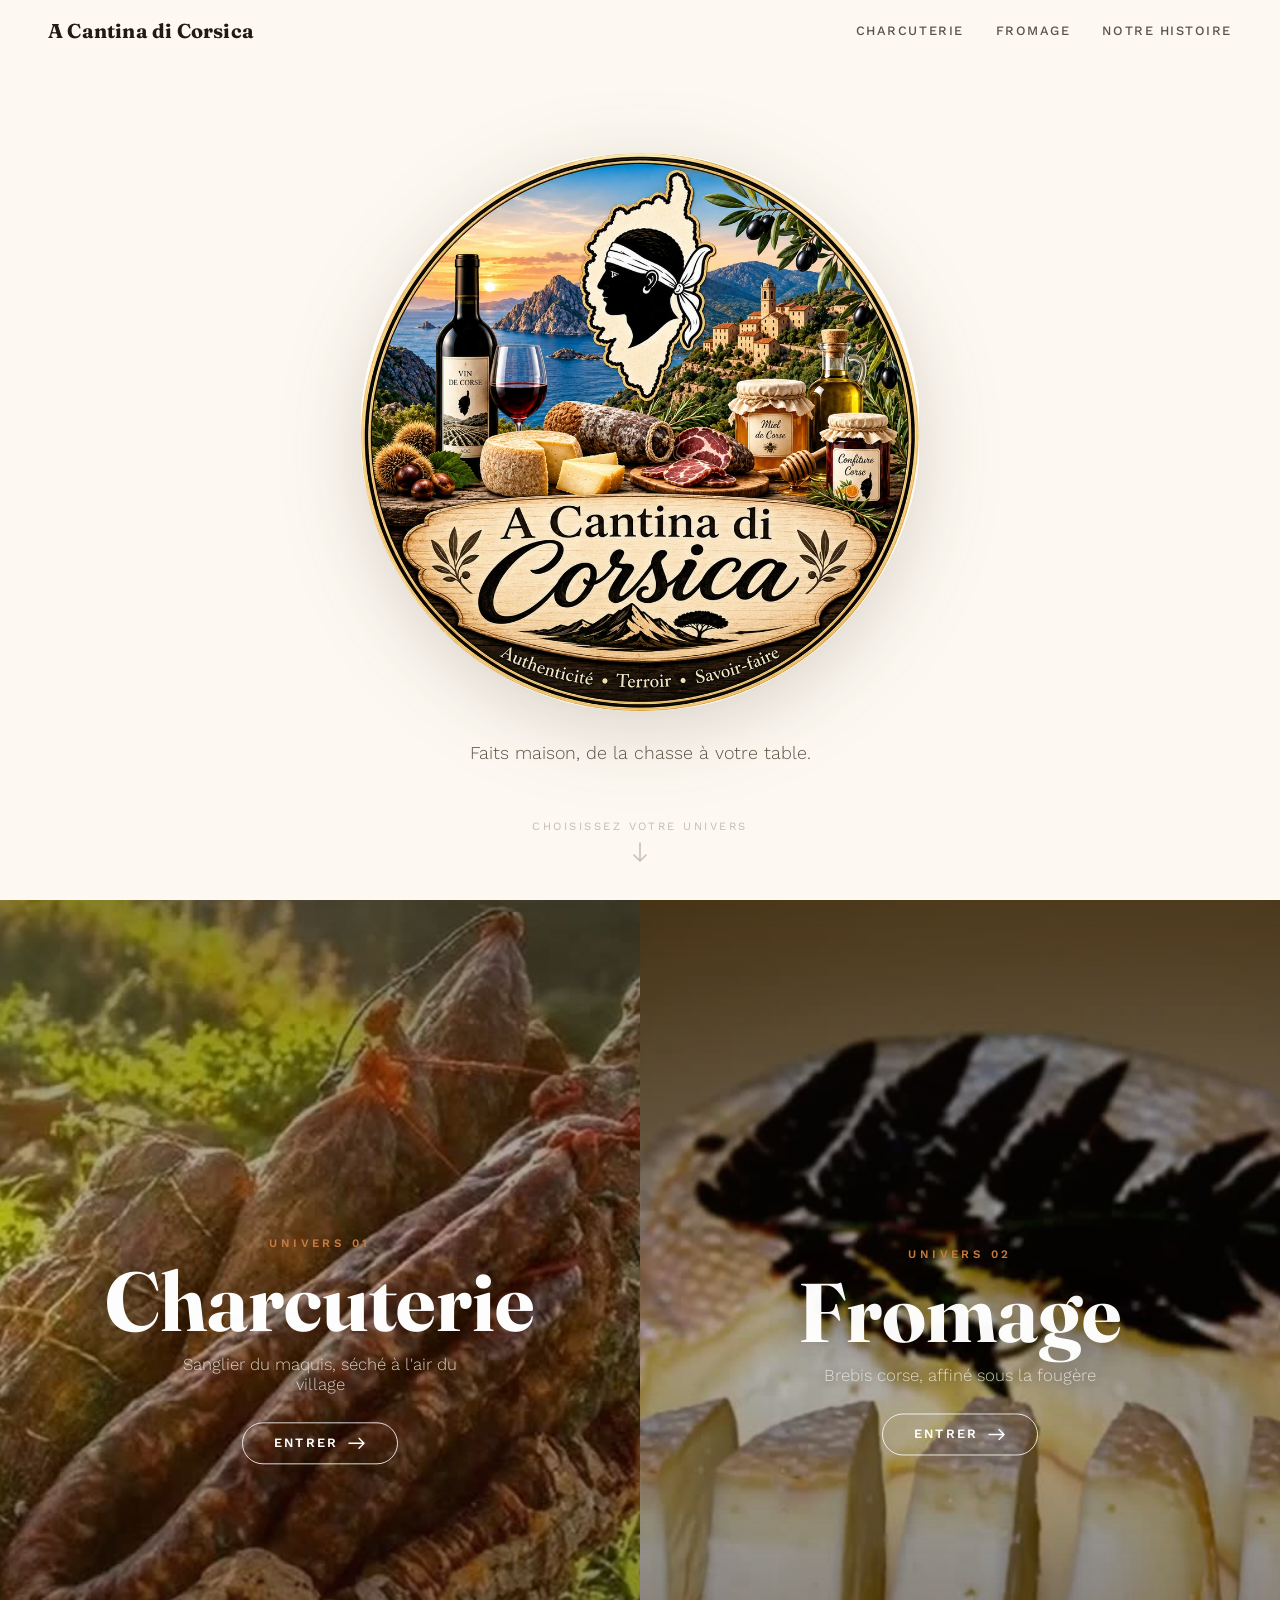
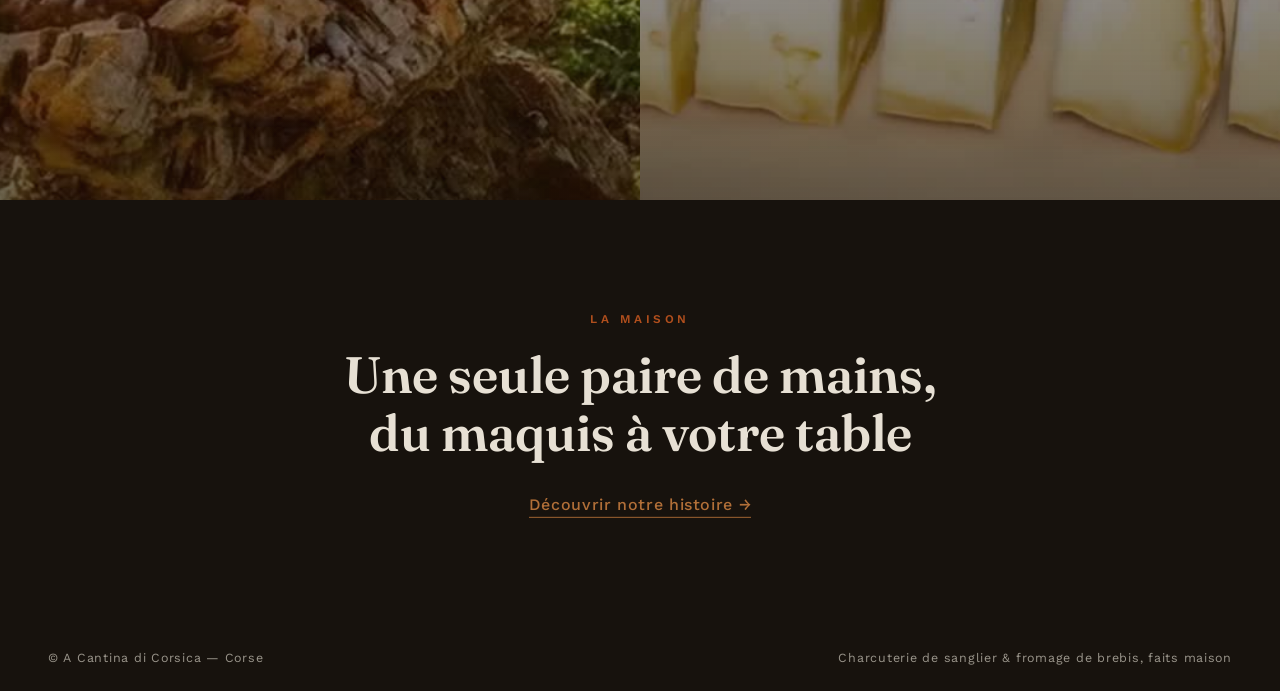
==== index.html @ 2189ec2e "A Cantina di Corsica — site vitrine v1" ====
<!DOCTYPE html>
<html lang="fr">
<head>
  <meta charset="UTF-8">
  <meta name="viewport" content="width=device-width, initial-scale=1.0, viewport-fit=cover">
  <title>A Cantina di Corsica — Charcuteries &amp; Fromages Corses</title>
  <meta name="description" content="A Cantina di Corsica — charcuterie de sanglier corse et fromage de brebis, 100% faits maison. De la chasse à votre table.">
  <link rel="icon" href="assets/favicon.png">
  <link rel="preconnect" href="https://fonts.googleapis.com">
  <link rel="preconnect" href="https://fonts.gstatic.com" crossorigin>
  <link href="https://fonts.googleapis.com/css2?family=Fraunces:opsz,wght@9..144,400;9..144,600;9..144,700&family=Work+Sans:wght@300;400;500;600&display=swap" rel="stylesheet">
  <link rel="stylesheet" href="css/style.css">
</head>
<body data-ambience="assets/audio/intro.mp3" class="home">

  <!-- Header -->
  <header class="site-header">
    <a class="logo" href="index.html">A&nbsp;Cantina&nbsp;di&nbsp;Corsica</a>
    <nav aria-label="Navigation principale">
      <a href="charcuterie.html">Charcuterie</a>
      <a href="fromage.html">Fromage</a>
      <a href="notre-histoire.html">Notre&nbsp;histoire</a>
    </nav>
  </header>

  <!-- Intro : blason + marque -->
  <section class="intro-panel" id="intro">
    <div class="intro-inner">
      <h1 class="visually-hidden">A Cantina di Corsica — Charcuteries &amp; fromages corses</h1>
      <img class="logo-hero" src="assets/logo-cantina.webp" alt="Logo A Cantina di Corsica — produits du terroir corse">
      <p class="intro-tagline">Faits maison, de la chasse à votre table.</p>
    </div>
    <div class="scroll-indicator" aria-hidden="true">
      <span>Choisissez votre univers</span>
      <svg width="16" height="24" viewBox="0 0 16 24" fill="none"><path d="M8 2v18m0 0l-6-6m6 6l6-6" stroke="currentColor" stroke-width="1.5" stroke-linecap="round" stroke-linejoin="round"/></svg>
    </div>
  </section>

  <!-- Hall : les deux univers -->
  <section class="hall" aria-label="Nos deux univers">
    <a class="portal portal-charcut" href="charcuterie.html">
      <span class="portal-bg" aria-hidden="true"></span>
      <span class="portal-veil" aria-hidden="true"></span>
      <span class="portal-inner">
        <span class="portal-label">Univers 01</span>
        <span class="portal-title">Charcuterie</span>
        <span class="portal-sub">Sanglier du maquis, séché à l'air du village</span>
        <span class="portal-cta">Entrer<svg width="18" height="12" viewBox="0 0 18 12" fill="none" aria-hidden="true"><path d="M1 6h15m0 0l-5-5m5 5l-5 5" stroke="currentColor" stroke-width="1.5" stroke-linecap="round" stroke-linejoin="round"/></svg></span>
      </span>
    </a>
    <a class="portal portal-fromage" href="fromage.html">
      <span class="portal-bg" aria-hidden="true"></span>
      <span class="portal-veil" aria-hidden="true"></span>
      <span class="portal-inner">
        <span class="portal-label">Univers 02</span>
        <span class="portal-title">Fromage</span>
        <span class="portal-sub">Brebis corse, affiné sous la fougère</span>
        <span class="portal-cta">Entrer<svg width="18" height="12" viewBox="0 0 18 12" fill="none" aria-hidden="true"><path d="M1 6h15m0 0l-5-5m5 5l-5 5" stroke="currentColor" stroke-width="1.5" stroke-linecap="round" stroke-linejoin="round"/></svg></span>
      </span>
    </a>
  </section>

  <!-- Bandeau histoire -->
  <section class="story-band">
    <span class="section-label">La maison</span>
    <h2 class="story-heading">Une seule paire de mains, du maquis à votre table</h2>
    <a class="text-link" href="notre-histoire.html">Découvrir notre histoire →</a>
  </section>

  <footer class="site-footer">
    <span>© A Cantina di Corsica — Corse</span>
    <span class="footer-note">Charcuterie de sanglier &amp; fromage de brebis, faits maison</span>
  </footer>

  <script src="js/vendor/lenis.min.js"></script>
  <script src="js/vendor/gsap.min.js"></script>
  <script src="js/vendor/ScrollTrigger.min.js"></script>
  <script src="js/home.js"></script>
  <script src="js/ambience.js"></script>
</body>
</html>
---- css/style.css ----
/* ============ A Cantina di Corsica — Corsican premium ============ */
:root {
  --cream-logo: #fdf9f2;   /* fond exact du blason */
  --bg-light: #f2ecdf;
  --bg-dark: #17120d;
  --text-on-light: #211a12;
  --text-soft: #5c5245;
  --text-on-dark: #f2ecdf;
  --accent: #b4501e;      /* terracotta / paprika */
  --accent-soft: #c87d3f; /* ochre */
  --font-display: 'Fraunces', Georgia, serif;
  --font-body: 'Work Sans', system-ui, sans-serif;
}

* { margin: 0; padding: 0; box-sizing: border-box; }
html { scroll-behavior: auto; }
body {
  font-family: var(--font-body);
  background: var(--bg-light);
  color: var(--text-on-light);
  overflow-x: hidden;
  -webkit-font-smoothing: antialiased;
}

/* ---------- Loader ---------- */
#loader {
  position: fixed; inset: 0; z-index: 100;
  background: var(--bg-dark);
  display: flex; flex-direction: column; align-items: center; justify-content: center;
  gap: 1.4rem; color: var(--text-on-dark);
  transition: opacity .7s ease, visibility .7s;
}
#loader.done { opacity: 0; visibility: hidden; }
.loader-brand {
  font-family: var(--font-display); font-size: clamp(2rem, 6vw, 3.4rem);
  font-weight: 600; letter-spacing: .02em;
}
.loader-track { width: min(240px, 60vw); height: 2px; background: rgba(242,236,223,.18); }
#loader-bar { width: 0%; height: 100%; background: var(--accent-soft); transition: width .2s ease; }
#loader-percent { font-size: .8rem; letter-spacing: .25em; color: var(--accent-soft); }

/* ---------- Header ---------- */
.site-header {
  position: fixed; top: 0; left: 0; right: 0; z-index: 50;
  display: flex; align-items: center; justify-content: space-between;
  padding: 1.1rem clamp(1rem, 4vw, 3rem);
  mix-blend-mode: normal;
}
.logo {
  font-family: var(--font-display); font-weight: 700;
  font-size: 1.25rem; color: inherit; text-decoration: none; letter-spacing: .01em;
}
.site-header nav { display: flex; gap: clamp(.9rem, 2.5vw, 2rem); }
.site-header nav a {
  color: inherit; text-decoration: none; font-size: .8rem;
  letter-spacing: .12em; text-transform: uppercase; font-weight: 500;
  opacity: .75; transition: opacity .25s;
}
.site-header nav a:hover, .site-header nav a.active { opacity: 1; }
.site-header.on-canvas { color: #fff; text-shadow: 0 1px 12px rgba(0,0,0,.45); }

/* ---------- Hero ---------- */
.hero-standalone {
  position: relative; height: 100vh; height: 100svh;
  display: flex; flex-direction: column; align-items: center; justify-content: center;
  background: var(--bg-light); text-align: center; z-index: 10;
  padding: 0 1.2rem;
  overflow: hidden;
}
.hero-standalone.has-photo { background: var(--bg-dark); color: var(--text-on-dark); }
.hero-bg {
  position: absolute; inset: -6%;
  background: url("../assets/hero-photo.jpg") center / cover no-repeat;
  background-size: cover; background-position: center;
  animation: kenburns 16s ease-in-out infinite alternate;
  filter: brightness(.9) saturate(1.05);
}
@keyframes kenburns {
  from { transform: scale(1); }
  to   { transform: scale(1.1) translateY(-1.5%); }
}
.hero-veil {
  position: absolute; inset: 0;
  background:
    linear-gradient(180deg, rgba(23,18,13,.55) 0%, rgba(23,18,13,.25) 35%, rgba(23,18,13,.35) 65%, rgba(23,18,13,.7) 100%);
}
.hero-standalone.has-photo .section-label { color: var(--accent-soft); }
.hero-standalone.has-photo .hero-heading { color: var(--text-on-dark); text-shadow: 0 4px 40px rgba(0,0,0,.45); }
.hero-standalone.has-photo .hero-tagline { color: rgba(242,236,223,.88); text-shadow: 0 1px 14px rgba(0,0,0,.5); }
.hero-standalone.has-photo .scroll-indicator { color: rgba(242,236,223,.85); }
.hero-standalone > .section-label, .hero-heading, .hero-tagline, .scroll-indicator { position: relative; }
.section-label {
  display: block; font-size: .74rem; letter-spacing: .3em; text-transform: uppercase;
  color: var(--accent); font-weight: 600; margin-bottom: 1.1rem;
}
.hero-heading {
  font-family: var(--font-display); font-weight: 700; line-height: .92;
  font-size: clamp(2.6rem, 13vw, 10rem); letter-spacing: -.01em;
  white-space: nowrap; text-align: center;
}
.hero-heading .word { display: inline-block; }
.hero-tagline {
  margin-top: 1.6rem; font-size: clamp(.95rem, 2.6vw, 1.2rem);
  color: var(--text-soft); font-weight: 300; max-width: 34ch;
}
.scroll-indicator {
  position: absolute; bottom: max(2.2rem, env(safe-area-inset-bottom));
  display: flex; flex-direction: column; align-items: center; gap: .5rem;
  font-size: .7rem; letter-spacing: .22em; text-transform: uppercase; color: var(--text-soft);
  animation: bob 2.4s ease-in-out infinite;
}
@keyframes bob { 0%,100% { transform: translateY(0); } 50% { transform: translateY(8px); } }

/* ---------- Canvas ---------- */
.canvas-wrap {
  position: fixed; inset: 0; z-index: 1;
  clip-path: circle(0% at 50% 50%);
  pointer-events: none;
}
#canvas { width: 100%; height: 100%; display: block; }

/* ---------- Dark overlay ---------- */
#dark-overlay {
  position: fixed; inset: 0; z-index: 2;
  background: rgba(15, 10, 6, .92); opacity: 0; pointer-events: none;
}

/* ---------- Marquee ---------- */
.marquee-wrap {
  position: fixed; top: 50%; left: 0; z-index: 3;
  width: 100%; overflow: hidden; pointer-events: none;
  opacity: 0; transform: translateY(-50%);
}
.marquee-text {
  font-family: var(--font-display); font-weight: 700;
  font-size: clamp(4rem, 13vw, 11rem); line-height: 1;
  white-space: nowrap; color: rgba(242, 236, 223, .22);
  text-transform: uppercase; letter-spacing: .01em;
  will-change: transform;
}

/* ---------- Scroll container & sections ---------- */
#scroll-container { position: relative; height: 850vh; z-index: 5; }

.scroll-section {
  position: absolute; left: 0; width: 100%;
  transform: translateY(-50%);
  pointer-events: none;
}
.scroll-section .section-inner { pointer-events: auto; }

.align-left  { padding-left: 5vw;  padding-right: 55vw; }
.align-right { padding-left: 55vw; padding-right: 5vw; text-align: right; }
.align-left .section-inner, .align-right .section-inner { max-width: 40vw; }
.align-right .section-inner { margin-left: auto; }

.section-content { color: #fff; }
.section-content .section-label { color: var(--accent-soft); }
.section-heading {
  font-family: var(--font-display); font-weight: 600;
  font-size: clamp(2.2rem, 5vw, 4.6rem); line-height: 1.02;
  text-wrap: balance;
}
.section-content .section-heading { text-shadow: 0 2px 24px rgba(0,0,0,.35); }
.section-body {
  margin-top: 1.1rem; font-size: clamp(.95rem, 1.6vw, 1.15rem);
  line-height: 1.65; font-weight: 300; text-shadow: 0 1px 14px rgba(0,0,0,.5);
  max-width: 42ch;
}
.align-right .section-body { margin-left: auto; }

.text-link {
  display: inline-block; margin-top: 1.4rem; color: var(--accent-soft);
  text-decoration: none; font-weight: 500; letter-spacing: .04em;
  border-bottom: 1px solid currentColor; padding-bottom: .15rem;
}

/* ---------- Stats ---------- */
.section-stats { color: var(--text-on-dark); padding: 0 clamp(1.2rem, 6vw, 6rem); }
.stats-grid {
  display: flex; justify-content: center; gap: clamp(2rem, 8vw, 7rem);
  flex-wrap: wrap; text-align: center;
}
.stat { display: flex; flex-direction: column; gap: .4rem; }
.stat-row { display: flex; align-items: baseline; justify-content: center; gap: .3rem; }
.stat-number {
  font-family: var(--font-display); font-weight: 700;
  font-size: clamp(3.6rem, 9vw, 7rem); line-height: 1; color: var(--text-on-dark);
}
.stat-suffix { font-family: var(--font-display); font-size: clamp(1.2rem, 3vw, 2rem); color: var(--accent-soft); }
.stat-label { font-size: .8rem; letter-spacing: .18em; text-transform: uppercase; color: rgba(242,236,223,.65); }

/* ---------- CTA ---------- */
.section-cta { color: #fff; text-align: center; padding: 0 1.2rem; }
.section-cta .section-inner { max-width: none; margin: 0 auto; }
.section-cta .section-heading { font-size: clamp(3rem, 8vw, 7rem); }
.section-cta .section-body { margin-left: auto; margin-right: auto; }
.cta-button {
  display: inline-block; margin-top: 2rem;
  background: var(--accent); color: #fff; text-decoration: none;
  font-weight: 600; letter-spacing: .1em; text-transform: uppercase; font-size: .85rem;
  padding: 1.05rem 2.6rem; border-radius: 999px;
  transition: transform .3s ease, background .3s ease;
}
.cta-button:hover { transform: translateY(-3px); background: var(--accent-soft); }

/* ---------- Footer ---------- */
.site-footer {
  position: relative; z-index: 6;
  display: flex; justify-content: space-between; gap: 1rem; flex-wrap: wrap;
  padding: 1.6rem clamp(1rem, 4vw, 3rem);
  background: var(--bg-dark); color: rgba(242,236,223,.6); font-size: .78rem; letter-spacing: .06em;
}

/* ---------- Accueil : intro blason ---------- */
.home { background: var(--cream-logo); }
.intro-panel {
  position: relative; min-height: 100vh; min-height: 100svh;
  display: flex; flex-direction: column; align-items: center; justify-content: center;
  background: var(--cream-logo); text-align: center;
  padding: 5.5rem 1.2rem 4.5rem; overflow: hidden;
}
.intro-inner { display: flex; flex-direction: column; align-items: center; }
.crest {
  width: min(72vw, 480px); height: auto; display: block;
  margin-bottom: .6rem;
}
.logo-hero {
  width: min(88vw, 620px); max-height: 62svh; object-fit: contain;
  height: auto; display: block;
  border-radius: 50%;
  filter: drop-shadow(0 18px 40px rgba(60, 40, 15, .18));
  animation: breathe 7s ease-in-out infinite;
  will-change: transform;
}
@keyframes breathe {
  0%, 100% { transform: scale(1) translateY(0); }
  50%      { transform: scale(1.025) translateY(-4px); }
}
@media (prefers-reduced-motion: reduce) { .logo-hero { animation: none; } }
.visually-hidden {
  position: absolute; width: 1px; height: 1px; overflow: hidden;
  clip: rect(0 0 0 0); white-space: nowrap;
}
.wordmark { display: flex; flex-direction: column; align-items: center; line-height: 1; }
.wordmark-main {
  font-family: var(--font-display); font-weight: 700; color: #1d1b18;
  font-size: clamp(3.4rem, 13vw, 8.2rem); letter-spacing: .015em;
  display: flex;
}
.wordmark-main .ch { display: inline-block; }
.wordmark-sub {
  font-family: var(--font-display); font-weight: 600; color: #a4622f;
  font-size: clamp(1.3rem, 4.6vw, 2.6rem); letter-spacing: .34em; text-transform: uppercase;
  margin-top: .55em; display: flex; align-items: center; gap: .7em; text-indent: .34em;
}
.wordmark-sub .rule { width: clamp(28px, 6vw, 64px); height: 1.5px; background: #a4622f; opacity: .7; }
.intro-tagline {
  margin-top: 1.9rem; font-size: clamp(.92rem, 2.4vw, 1.12rem);
  color: var(--text-soft); font-weight: 300; max-width: 40ch;
}
.intro-panel .scroll-indicator { color: var(--text-soft); }

/* ---------- Accueil : hall des univers ---------- */
.hall { display: flex; min-height: 100vh; min-height: 100svh; }
.portal {
  position: relative; flex: 1; display: flex; align-items: center; justify-content: center;
  min-height: 100svh; text-decoration: none; overflow: hidden; color: #fff;
}
.portal-bg {
  position: absolute; inset: 0; background-position: center; background-size: cover;
  transition: transform 1.1s cubic-bezier(.22,.61,.36,1);
}
.portal-charcut .portal-bg { background-image: url("../assets/hero-charcut.jpg"); }
.portal-fromage .portal-bg { background-image: url("../assets/portal-fromage.jpg"); }
.portal-veil {
  position: absolute; inset: 0;
  background: linear-gradient(180deg, rgba(15,10,6,.5), rgba(15,10,6,.24) 45%, rgba(15,10,6,.62));
  transition: background .6s ease;
}
.portal:hover .portal-bg, .portal:focus-visible .portal-bg { transform: scale(1.06); }
.portal-inner {
  position: relative; display: flex; flex-direction: column; align-items: center;
  text-align: center; gap: .65rem; padding: 1.5rem;
}
.portal-label {
  font-size: .72rem; letter-spacing: .3em; text-transform: uppercase;
  color: var(--accent-soft); font-weight: 600;
}
.portal-title {
  font-family: var(--font-display); font-weight: 700;
  font-size: clamp(2.6rem, 6.5vw, 5.4rem); line-height: 1;
  text-shadow: 0 4px 40px rgba(0,0,0,.45);
}
.portal-sub {
  font-weight: 300; font-size: clamp(.9rem, 1.8vw, 1.05rem);
  color: rgba(242,236,223,.85); max-width: 30ch; text-shadow: 0 1px 12px rgba(0,0,0,.5);
}
.portal-cta {
  margin-top: 1.1rem; display: inline-flex; align-items: center; gap: .6rem;
  border: 1.5px solid rgba(255,255,255,.85); border-radius: 999px;
  padding: .8rem 1.9rem; font-size: .8rem; letter-spacing: .18em; text-transform: uppercase;
  font-weight: 600; transition: background .35s ease, color .35s ease, transform .35s ease;
}
.portal:hover .portal-cta, .portal:focus-visible .portal-cta {
  background: #fff; color: #17120d; transform: translateY(-2px);
}

/* ---------- Accueil : bandeau histoire ---------- */
.story-band {
  background: var(--bg-dark); color: var(--text-on-dark); text-align: center;
  padding: clamp(4rem, 10vw, 7rem) 1.4rem;
}
.story-heading {
  font-family: var(--font-display); font-weight: 600;
  font-size: clamp(1.7rem, 4.6vw, 3.2rem); line-height: 1.15;
  max-width: 22ch; margin: 0 auto; text-wrap: balance;
}
.story-band .text-link { margin-top: 1.8rem; }

/* ---------- Univers : zone produits ---------- */
.products-zone {
  position: relative; z-index: 8;
  background: var(--bg-light);
  padding: clamp(4rem, 9vw, 7rem) clamp(1.2rem, 5vw, 4rem) clamp(3rem, 7vw, 5rem);
  max-width: none;
}
.products-heading {
  font-family: var(--font-display); font-weight: 700;
  font-size: clamp(2.2rem, 6vw, 4.4rem); line-height: 1.02; margin-bottom: .8rem;
}
.products-intro { color: var(--text-soft); font-weight: 300; max-width: 52ch; margin-bottom: 2.6rem; }
.next-universe {
  display: flex; flex-direction: column; gap: .5rem; align-items: center; text-align: center;
  margin-top: 3.2rem; padding: clamp(2.4rem, 6vw, 4rem);
  background: var(--bg-dark); border-radius: 14px; text-decoration: none; color: #fff;
  transition: transform .35s ease;
}
.next-universe:hover { transform: translateY(-4px); }
.next-title {
  font-family: var(--font-display); font-weight: 600;
  font-size: clamp(1.6rem, 4.4vw, 2.8rem);
}

/* ---------- Univers fromage : sections sur fond clair ---------- */
.section-content.ink { color: var(--text-on-light); }
.section-content.ink .section-heading { text-shadow: none; }
.section-content.ink .section-body { text-shadow: none; color: #3d352b; }
.section-content.ink .section-label { color: var(--accent); }

/* ---------- Bouton ambiance sonore ---------- */
.ambience-toggle {
  position: fixed; z-index: 60;
  right: max(1.1rem, env(safe-area-inset-right));
  bottom: max(1.1rem, env(safe-area-inset-bottom));
  width: 46px; height: 46px; border-radius: 50%;
  border: 1.5px solid rgba(255,255,255,.5);
  background: rgba(23,18,13,.55); color: #f2ecdf;
  backdrop-filter: blur(6px); -webkit-backdrop-filter: blur(6px);
  display: flex; align-items: center; justify-content: center;
  cursor: pointer; transition: transform .3s ease, background .3s ease;
}
.ambience-toggle:hover { transform: scale(1.08); }
.ambience-toggle .icon-off { display: block; }
.ambience-toggle .icon-on { display: none; }
.ambience-toggle.is-on .icon-off { display: none; }
.ambience-toggle.is-on .icon-on { display: block; }
.home .ambience-toggle { border-color: rgba(29,27,24,.35); background: rgba(253,249,242,.75); color: #1d1b18; }

/* ---------- Static pages ---------- */
.page-main { max-width: 1080px; margin: 0 auto; padding: 8.5rem clamp(1.2rem, 5vw, 3rem) 5rem; }
.page-main .section-label { margin-bottom: .8rem; }
.page-title {
  font-family: var(--font-display); font-weight: 700;
  font-size: clamp(2.8rem, 8vw, 5.5rem); line-height: 1; margin-bottom: 1.6rem;
}
.page-intro { font-size: clamp(1rem, 2vw, 1.2rem); line-height: 1.7; color: var(--text-soft); max-width: 60ch; margin-bottom: 3rem; font-weight: 300; }
.page-photo { width: 100%; border-radius: 14px; display: block; margin-bottom: 3rem; }
.product-grid { display: grid; grid-template-columns: repeat(auto-fit, minmax(240px, 1fr)); gap: 1.6rem; }
.product-card { background: #fff; border-radius: 14px; overflow: hidden; box-shadow: 0 10px 40px rgba(33,26,18,.08); }
.product-card img { width: 100%; aspect-ratio: 4/3; object-fit: cover; display: block; }
.product-card .card-body { padding: 1.2rem 1.3rem 1.5rem; }
.product-card h3 { font-family: var(--font-display); font-size: 1.3rem; margin-bottom: .4rem; }
.product-card p { font-size: .9rem; color: var(--text-soft); line-height: 1.55; }
.badge {
  display: inline-block; margin-top: .8rem; font-size: .68rem; letter-spacing: .16em;
  text-transform: uppercase; color: var(--accent); font-weight: 600;
}
.contact-block { background: var(--bg-dark); color: var(--text-on-dark); border-radius: 14px; padding: clamp(1.6rem, 5vw, 3rem); margin-top: 3rem; }
.contact-block h2 { font-family: var(--font-display); font-size: clamp(1.8rem, 4vw, 2.6rem); margin-bottom: .8rem; }
.contact-block p { color: rgba(242,236,223,.75); line-height: 1.7; font-weight: 300; }

/* ---------- Mobile ---------- */
@media (max-width: 767px) {
  #scroll-container { height: 620vh; }
  .site-header { padding: .8rem 1rem; flex-direction: column; align-items: flex-start; gap: .3rem; }
  .site-header nav a { font-size: .64rem; letter-spacing: .08em; }
  .site-header nav { gap: 1rem; }
  .logo { font-size: 1.1rem; }

  .align-left, .align-right {
    padding: 0 1.4rem; text-align: center;
  }
  .align-left .section-inner, .align-right .section-inner {
    max-width: none; margin: 0 auto;
  }
  .section-content .section-inner {
    background: linear-gradient(180deg, rgba(15,10,6,0) 0%, rgba(15,10,6,.55) 18%, rgba(15,10,6,.55) 82%, rgba(15,10,6,0) 100%);
    padding: 1.6rem 1.2rem; border-radius: 12px;
  }
  .section-body { margin-left: auto; margin-right: auto; }
  .stats-grid { flex-direction: column; gap: 2.2rem; }

  .section-content.ink .section-inner {
    background: linear-gradient(180deg, rgba(253,249,242,0) 0%, rgba(253,249,242,.82) 18%, rgba(253,249,242,.82) 82%, rgba(253,249,242,0) 100%);
  }

  .hall { flex-direction: column; }
  .portal { min-height: 78svh; }
  .crest { width: min(88vw, 420px); }
}

/* ---------- Reduced motion ---------- */
@media (prefers-reduced-motion: reduce) {
  *, *::before, *::after {
    animation-duration: .01ms !important;
    animation-iteration-count: 1 !important;
    transition-duration: .01ms !important;
    scroll-behavior: auto !important;
  }
}
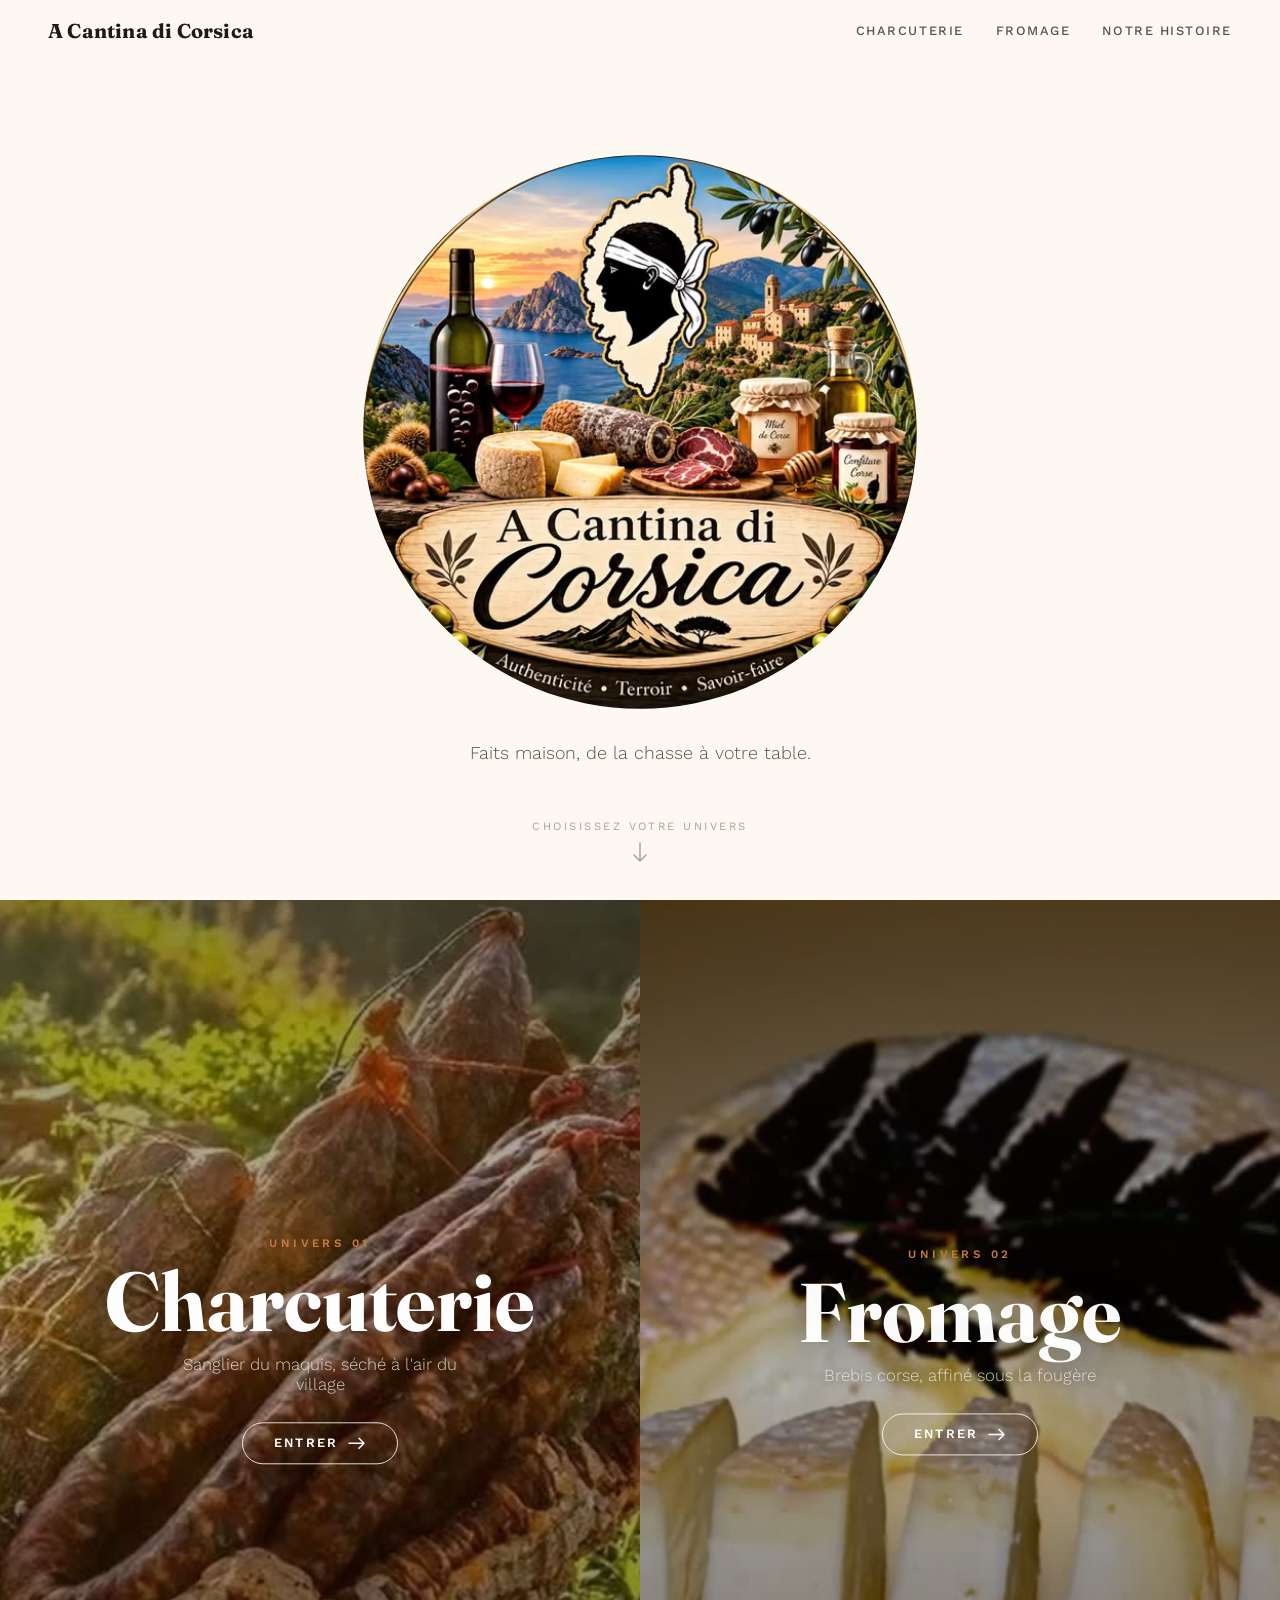
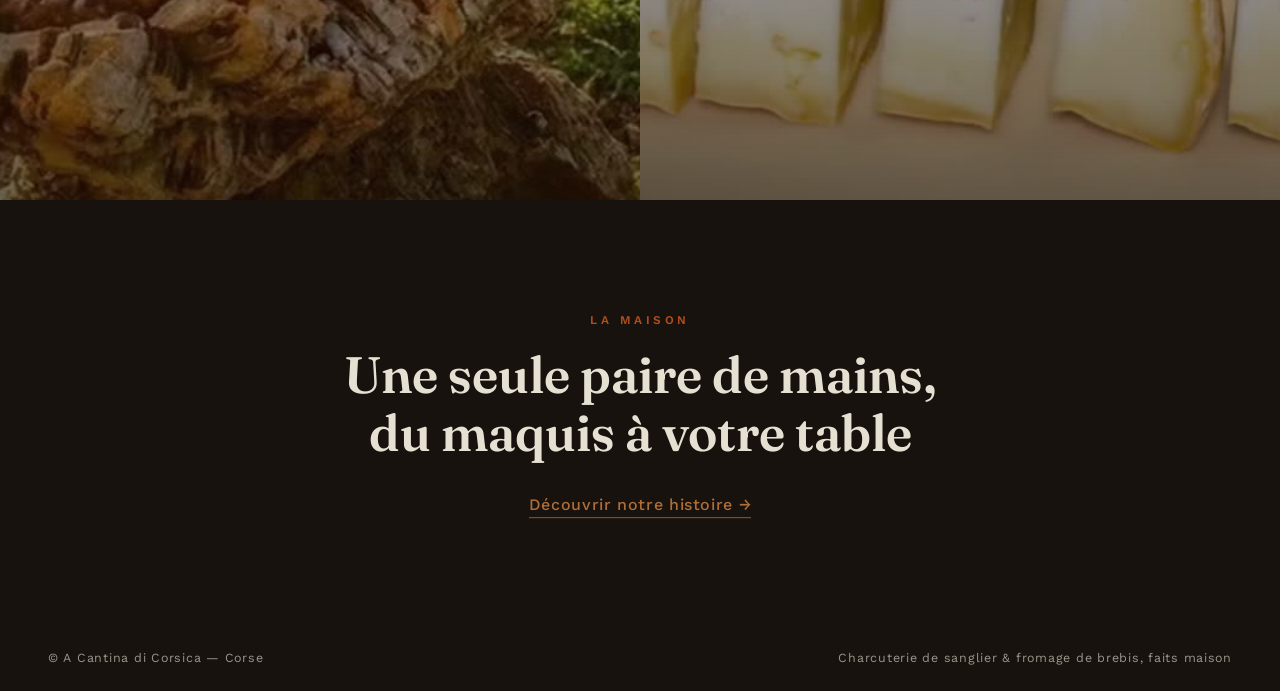
==== commit aeee5528: "Intro : logo animé en boucle (vidéo palindrome, coupé avant zoom) + favicon" ====
--- a/index.html
+++ b/index.html
@@ -27,7 +27,12 @@
   <section class="intro-panel" id="intro">
     <div class="intro-inner">
       <h1 class="visually-hidden">A Cantina di Corsica — Charcuteries &amp; fromages corses</h1>
-      <img class="logo-hero" src="assets/logo-cantina.webp" alt="Logo A Cantina di Corsica — produits du terroir corse">
+      <div class="logo-hero" role="img" aria-label="Logo A Cantina di Corsica — produits du terroir corse">
+        <video class="logo-video" autoplay muted loop playsinline preload="auto" poster="assets/logo-cantina.webp">
+          <source src="assets/logo-loop.webm" type="video/webm">
+          <source src="assets/logo-loop.mp4" type="video/mp4">
+        </video>
+      </div>
       <p class="intro-tagline">Faits maison, de la chasse à votre table.</p>
     </div>
     <div class="scroll-indicator" aria-hidden="true">
--- a/css/style.css
+++ b/css/style.css
@@ -220,18 +220,27 @@
   background: var(--cream-logo); text-align: center;
   padding: 5.5rem 1.2rem 4.5rem; overflow: hidden;
 }
-.intro-inner { display: flex; flex-direction: column; align-items: center; }
+.intro-inner {
+  display: flex; flex-direction: column; align-items: center;
+  width: 100%; max-width: 100%; box-sizing: border-box;
+}
 .crest {
   width: min(72vw, 480px); height: auto; display: block;
   margin-bottom: .6rem;
 }
 .logo-hero {
-  width: min(88vw, 620px); max-height: 62svh; object-fit: contain;
-  height: auto; display: block;
-  border-radius: 50%;
+  width: min(84vw, 560px, 62vh); height: min(84vw, 560px, 62vh);
+  flex: 0 0 auto; display: block; position: relative;
+  border-radius: 50%; overflow: hidden;
+  /* léger rognage (99.2%) pour ne jamais voir le liseré blanc du bord de la vidéo */
+  clip-path: circle(49.6% at 50% 50%);
   filter: drop-shadow(0 18px 40px rgba(60, 40, 15, .18));
   animation: breathe 7s ease-in-out infinite;
   will-change: transform;
+}
+.logo-video {
+  width: 100%; height: 100%; object-fit: cover; display: block;
+  background: url("../assets/logo-cantina.webp") center / cover no-repeat;
 }
 @keyframes breathe {
   0%, 100% { transform: scale(1) translateY(0); }
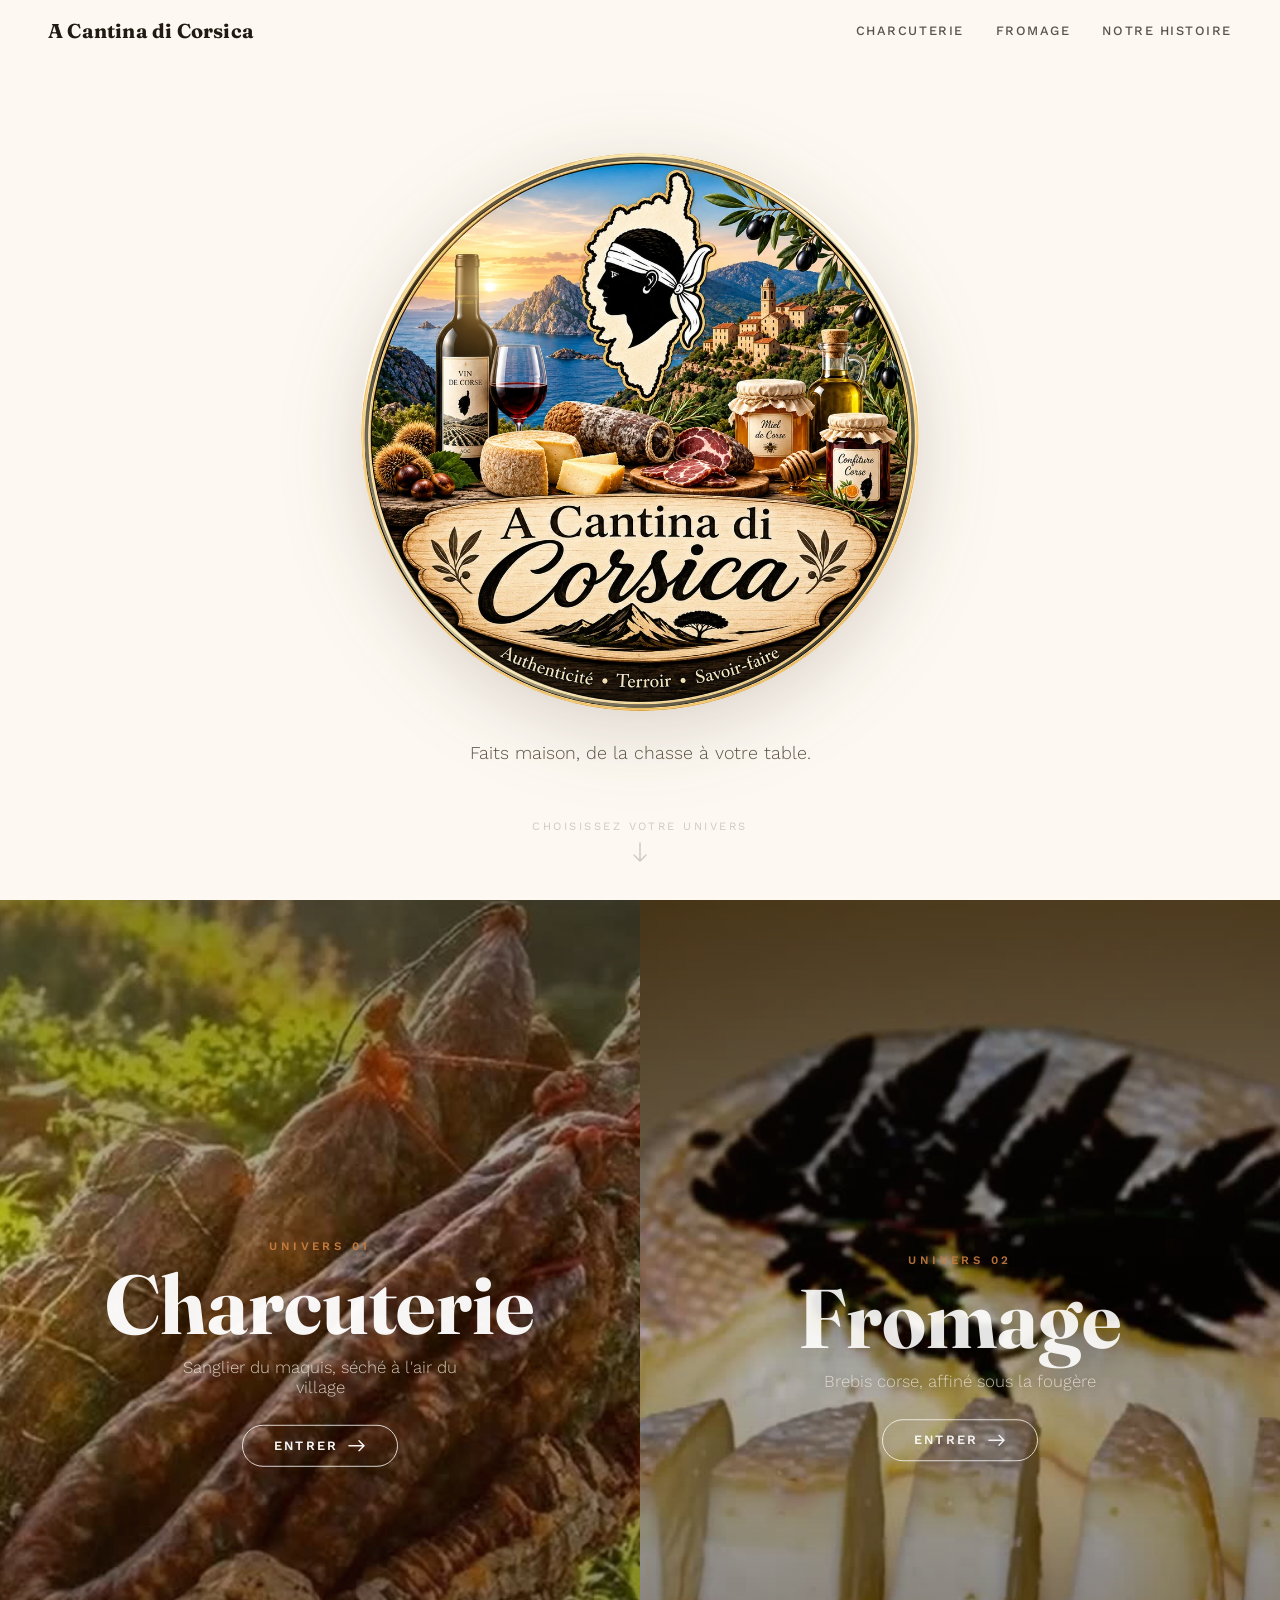
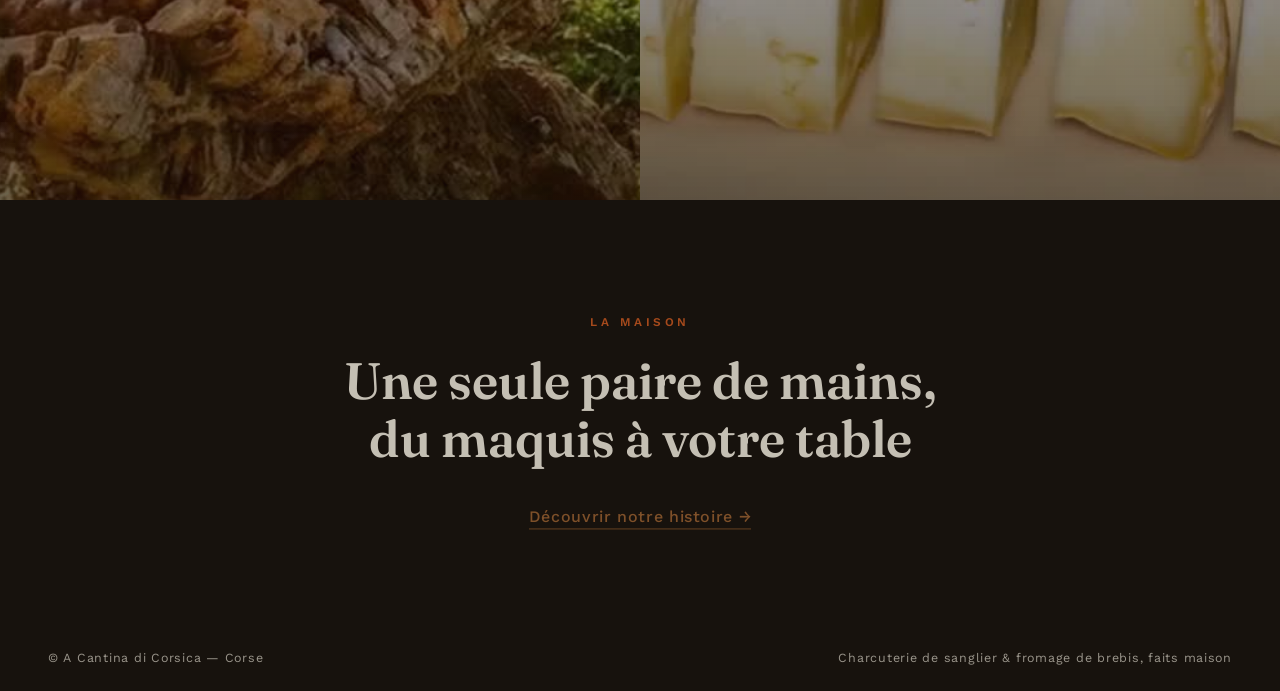
==== commit 0f357473: "Intro : logo animé en couches SVG/CSS (soleil, balayage lumineux, anneau doré) — net, immobile, bouc" ====
--- a/index.html
+++ b/index.html
@@ -28,10 +28,39 @@
     <div class="intro-inner">
       <h1 class="visually-hidden">A Cantina di Corsica — Charcuteries &amp; fromages corses</h1>
       <div class="logo-hero" role="img" aria-label="Logo A Cantina di Corsica — produits du terroir corse">
-        <video class="logo-video" autoplay muted loop playsinline preload="auto" poster="assets/logo-cantina.webp">
-          <source src="assets/logo-loop.webm" type="video/webm">
-          <source src="assets/logo-loop.mp4" type="video/mp4">
-        </video>
+        <img class="logo-img" src="assets/logo-cantina.webp" alt="" decoding="async">
+        <!-- Couches d'animation (le logo lui-même ne bouge jamais) -->
+        <svg class="logo-fx" viewBox="0 0 1000 1000" aria-hidden="true">
+          <defs>
+            <radialGradient id="sunGlow" cx="0.5" cy="0.5" r="0.5">
+              <stop offset="0"   stop-color="#ffe9a8" stop-opacity=".85"/>
+              <stop offset=".45" stop-color="#ffb347" stop-opacity=".35"/>
+              <stop offset="1"   stop-color="#ffb347" stop-opacity="0"/>
+            </radialGradient>
+            <linearGradient id="sweep" x1="0" y1="0" x2="1" y2="0">
+              <stop offset="0"   stop-color="#fff6d6" stop-opacity="0"/>
+              <stop offset=".5"  stop-color="#fff6d6" stop-opacity=".8"/>
+              <stop offset="1"   stop-color="#fff6d6" stop-opacity="0"/>
+            </linearGradient>
+            <linearGradient id="ringShine" x1="0" y1="0" x2="1" y2="1">
+              <stop offset="0"   stop-color="#fff2c2" stop-opacity="0"/>
+              <stop offset=".5"  stop-color="#fff2c2" stop-opacity=".9"/>
+              <stop offset="1"   stop-color="#fff2c2" stop-opacity="0"/>
+            </linearGradient>
+            <clipPath id="plateClip"><path d="M 95 640 Q 500 600 905 640 L 900 880 Q 500 915 100 880 Z"/></clipPath>
+            <clipPath id="badgeClip"><circle cx="500" cy="500" r="494"/></clipPath>
+          </defs>
+          <g clip-path="url(#badgeClip)">
+            <!-- 1. lueur du soleil couchant qui respire -->
+            <circle class="fx-sun" cx="232" cy="238" r="190" fill="url(#sunGlow)"/>
+            <!-- 2. rayon de lumière qui balaie la plaque du nom -->
+            <g clip-path="url(#plateClip)">
+              <rect class="fx-sweep" x="-260" y="590" width="240" height="330" fill="url(#sweep)"/>
+            </g>
+            <!-- 3. scintillement du liseré doré -->
+            <circle class="fx-ring" cx="500" cy="500" r="489" fill="none" stroke="url(#ringShine)" stroke-width="10"/>
+          </g>
+        </svg>
       </div>
       <p class="intro-tagline">Faits maison, de la chasse à votre table.</p>
     </div>
--- a/css/style.css
+++ b/css/style.css
@@ -232,21 +232,30 @@
   width: min(84vw, 560px, 62vh); height: min(84vw, 560px, 62vh);
   flex: 0 0 auto; display: block; position: relative;
   border-radius: 50%; overflow: hidden;
-  /* léger rognage (99.2%) pour ne jamais voir le liseré blanc du bord de la vidéo */
-  clip-path: circle(49.6% at 50% 50%);
   filter: drop-shadow(0 18px 40px rgba(60, 40, 15, .18));
-  animation: breathe 7s ease-in-out infinite;
-  will-change: transform;
-}
-.logo-video {
-  width: 100%; height: 100%; object-fit: cover; display: block;
-  background: url("../assets/logo-cantina.webp") center / cover no-repeat;
-}
-@keyframes breathe {
-  0%, 100% { transform: scale(1) translateY(0); }
-  50%      { transform: scale(1.025) translateY(-4px); }
-}
-@media (prefers-reduced-motion: reduce) { .logo-hero { animation: none; } }
+}
+.logo-img { width: 100%; height: 100%; display: block; object-fit: cover; }
+.logo-fx  { position: absolute; inset: 0; width: 100%; height: 100%; pointer-events: none; mix-blend-mode: screen; }
+
+/* 1. soleil : respiration lente */
+.fx-sun { transform-origin: 232px 238px; transform-box: view-box; animation: sunBreathe 6s ease-in-out infinite; }
+@keyframes sunBreathe {
+  0%, 100% { opacity: .45; transform: scale(.9); }
+  50%      { opacity: 1;   transform: scale(1.15); }
+}
+/* 2. balayage lumineux sur la plaque, une fois toutes les 9 s */
+.fx-sweep { transform-box: view-box; transform-origin: 0 0; animation: plateSweep 9s cubic-bezier(.4,0,.2,1) infinite; }
+@keyframes plateSweep {
+  0%, 62% { transform: translateX(0) skewX(-18deg); opacity: 0; }
+  64%     { opacity: 1; }
+  84%     { transform: translateX(1500px) skewX(-18deg); opacity: 1; }
+  86%,100%{ transform: translateX(1500px) skewX(-18deg); opacity: 0; }
+}
+/* 3. liseré doré : reflet qui tourne lentement */
+.fx-ring { transform-origin: 500px 500px; transform-box: view-box; animation: ringTurn 14s linear infinite; opacity: .9; }
+@keyframes ringTurn { to { transform: rotate(360deg); } }
+
+@media (prefers-reduced-motion: reduce) { .fx-sun, .fx-sweep, .fx-ring { animation: none; } .fx-sweep { opacity: 0; } }
 .visually-hidden {
   position: absolute; width: 1px; height: 1px; overflow: hidden;
   clip: rect(0 0 0 0); white-space: nowrap;
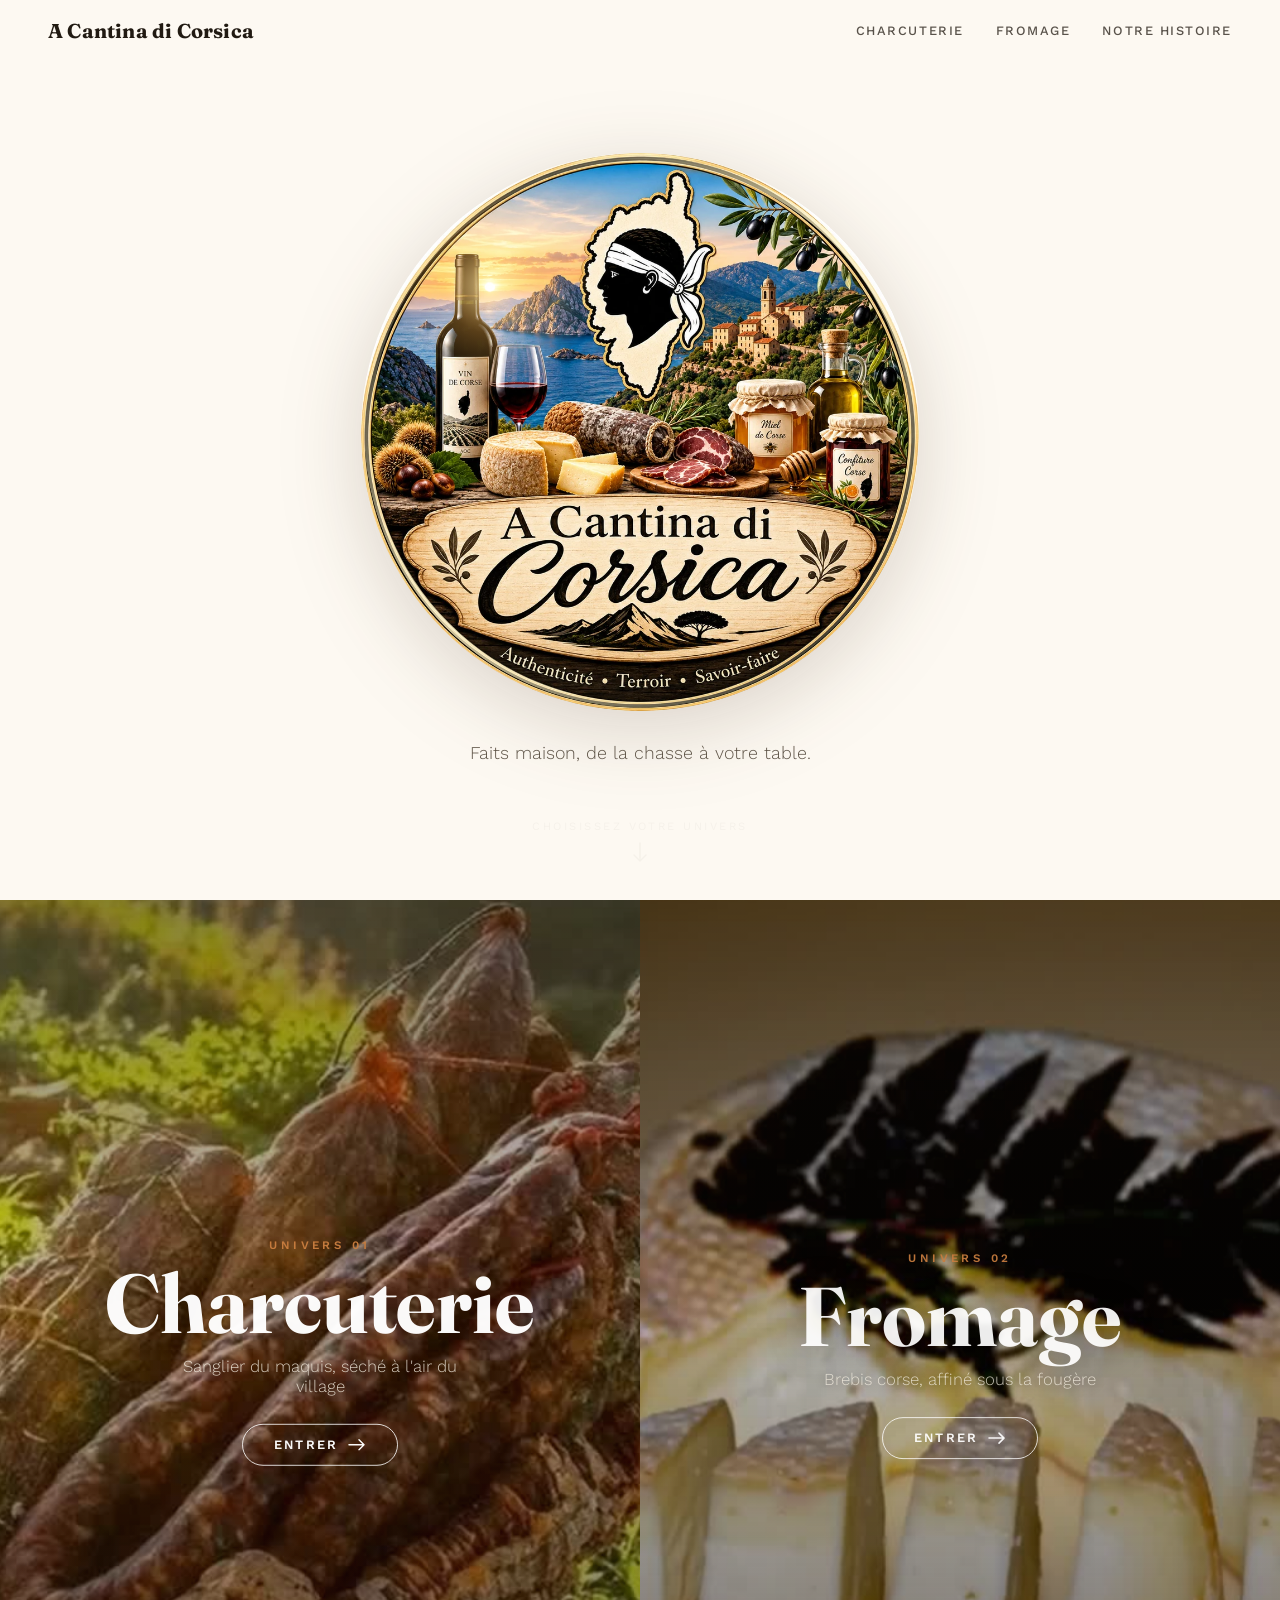
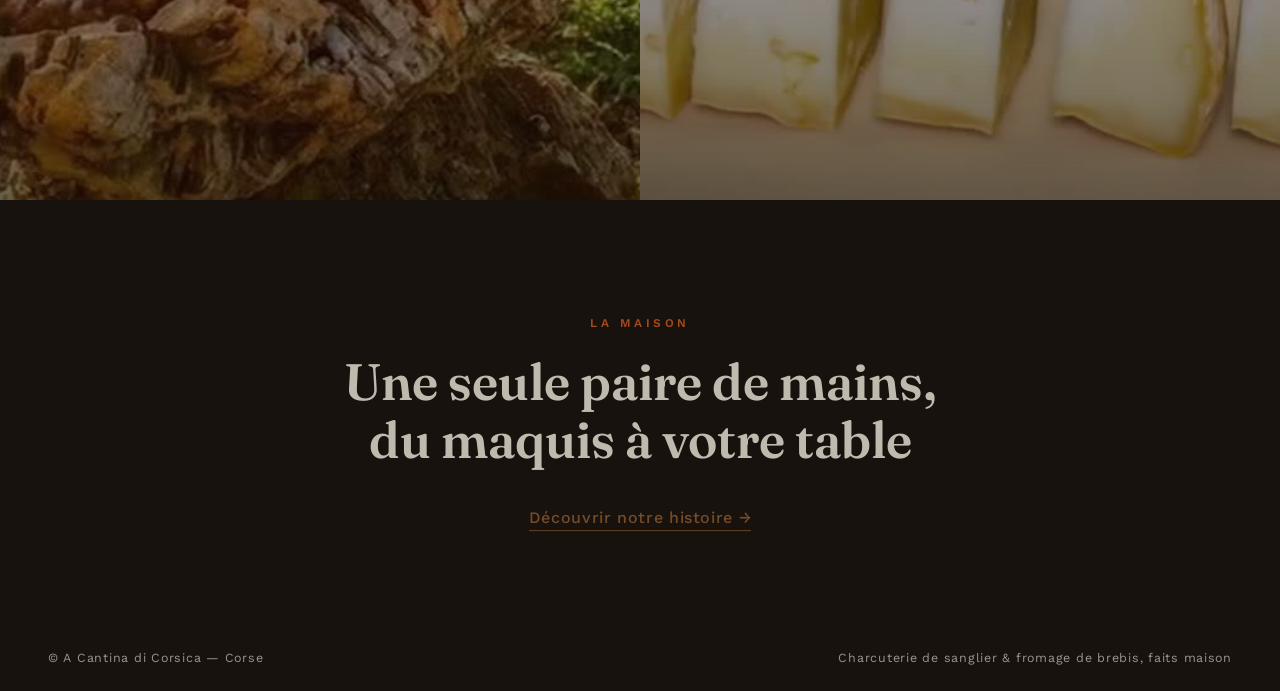
==== commit 0e3b7b8a: "Intro logo : frémissement des feuilles d'olivier (2 rameaux déphasés, zones masquées précises)" ====
--- a/index.html
+++ b/index.html
@@ -30,6 +30,19 @@
       <div class="logo-hero" role="img" aria-label="Logo A Cantina di Corsica — produits du terroir corse">
         <img class="logo-img" src="assets/logo-cantina.webp" alt="" decoding="async">
         <!-- Couches d'animation (le logo lui-même ne bouge jamais) -->
+        <svg class="logo-olive" viewBox="0 0 1000 1000" aria-hidden="true">
+          <defs>
+            <!-- zones feuillage (rameau haut-droit / rameau bas-gauche) -->
+            <clipPath id="oliveRightClip"><path d="M 655 55 Q 760 25 870 70 Q 930 110 950 190 L 905 205 Q 850 235 800 220 Q 745 210 700 195 Q 665 150 655 55 Z M 905 205 Q 960 260 965 360 Q 950 420 915 470 Q 880 440 870 380 Q 875 300 905 205 Z"/></clipPath>
+            <clipPath id="oliveLeftClip"><path d="M 25 385 Q 80 365 128 415 Q 132 460 110 490 Q 70 500 30 480 Z"/></clipPath>
+          </defs>
+            <g clip-path="url(#oliveRightClip)">
+              <image class="fx-olive fx-olive-r" href="assets/logo-cantina.webp" x="0" y="0" width="1000" height="1000" preserveAspectRatio="none"/>
+            </g>
+            <g clip-path="url(#oliveLeftClip)">
+              <image class="fx-olive fx-olive-l" href="assets/logo-cantina.webp" x="0" y="0" width="1000" height="1000" preserveAspectRatio="none"/>
+            </g>
+        </svg>
         <svg class="logo-fx" viewBox="0 0 1000 1000" aria-hidden="true">
           <defs>
             <radialGradient id="sunGlow" cx="0.5" cy="0.5" r="0.5">
--- a/css/style.css
+++ b/css/style.css
@@ -236,6 +236,7 @@
 }
 .logo-img { width: 100%; height: 100%; display: block; object-fit: cover; }
 .logo-fx  { position: absolute; inset: 0; width: 100%; height: 100%; pointer-events: none; mix-blend-mode: screen; }
+.logo-olive { position: absolute; inset: 0; width: 100%; height: 100%; pointer-events: none; }
 
 /* 1. soleil : respiration lente */
 .fx-sun { transform-origin: 232px 238px; transform-box: view-box; animation: sunBreathe 6s ease-in-out infinite; }
@@ -251,11 +252,18 @@
   84%     { transform: translateX(1500px) skewX(-18deg); opacity: 1; }
   86%,100%{ transform: translateX(1500px) skewX(-18deg); opacity: 0; }
 }
+/* 4. feuilles d'olivier : balancement très léger, deux rameaux déphasés */
+.fx-olive { mix-blend-mode: normal; transform-box: view-box; }
+.fx-olive-r { transform-origin: 940px 120px; animation: oliveSwayR 5.5s ease-in-out infinite; }
+.fx-olive-l { transform-origin: 20px 470px;  animation: oliveSwayL 6.5s ease-in-out infinite; }
+@keyframes oliveSwayR { 0%,100% { transform: rotate(0deg) translateX(0); } 50% { transform: rotate(.9deg) translateX(3px); } }
+@keyframes oliveSwayL { 0%,100% { transform: rotate(0deg); } 50% { transform: rotate(-.8deg) translateY(2px); } }
+
 /* 3. liseré doré : reflet qui tourne lentement */
 .fx-ring { transform-origin: 500px 500px; transform-box: view-box; animation: ringTurn 14s linear infinite; opacity: .9; }
 @keyframes ringTurn { to { transform: rotate(360deg); } }
 
-@media (prefers-reduced-motion: reduce) { .fx-sun, .fx-sweep, .fx-ring { animation: none; } .fx-sweep { opacity: 0; } }
+@media (prefers-reduced-motion: reduce) { .fx-sun, .fx-sweep, .fx-ring, .fx-olive { animation: none; } .fx-sweep { opacity: 0; } }
 .visually-hidden {
   position: absolute; width: 1px; height: 1px; overflow: hidden;
   clip: rect(0 0 0 0); white-space: nowrap;
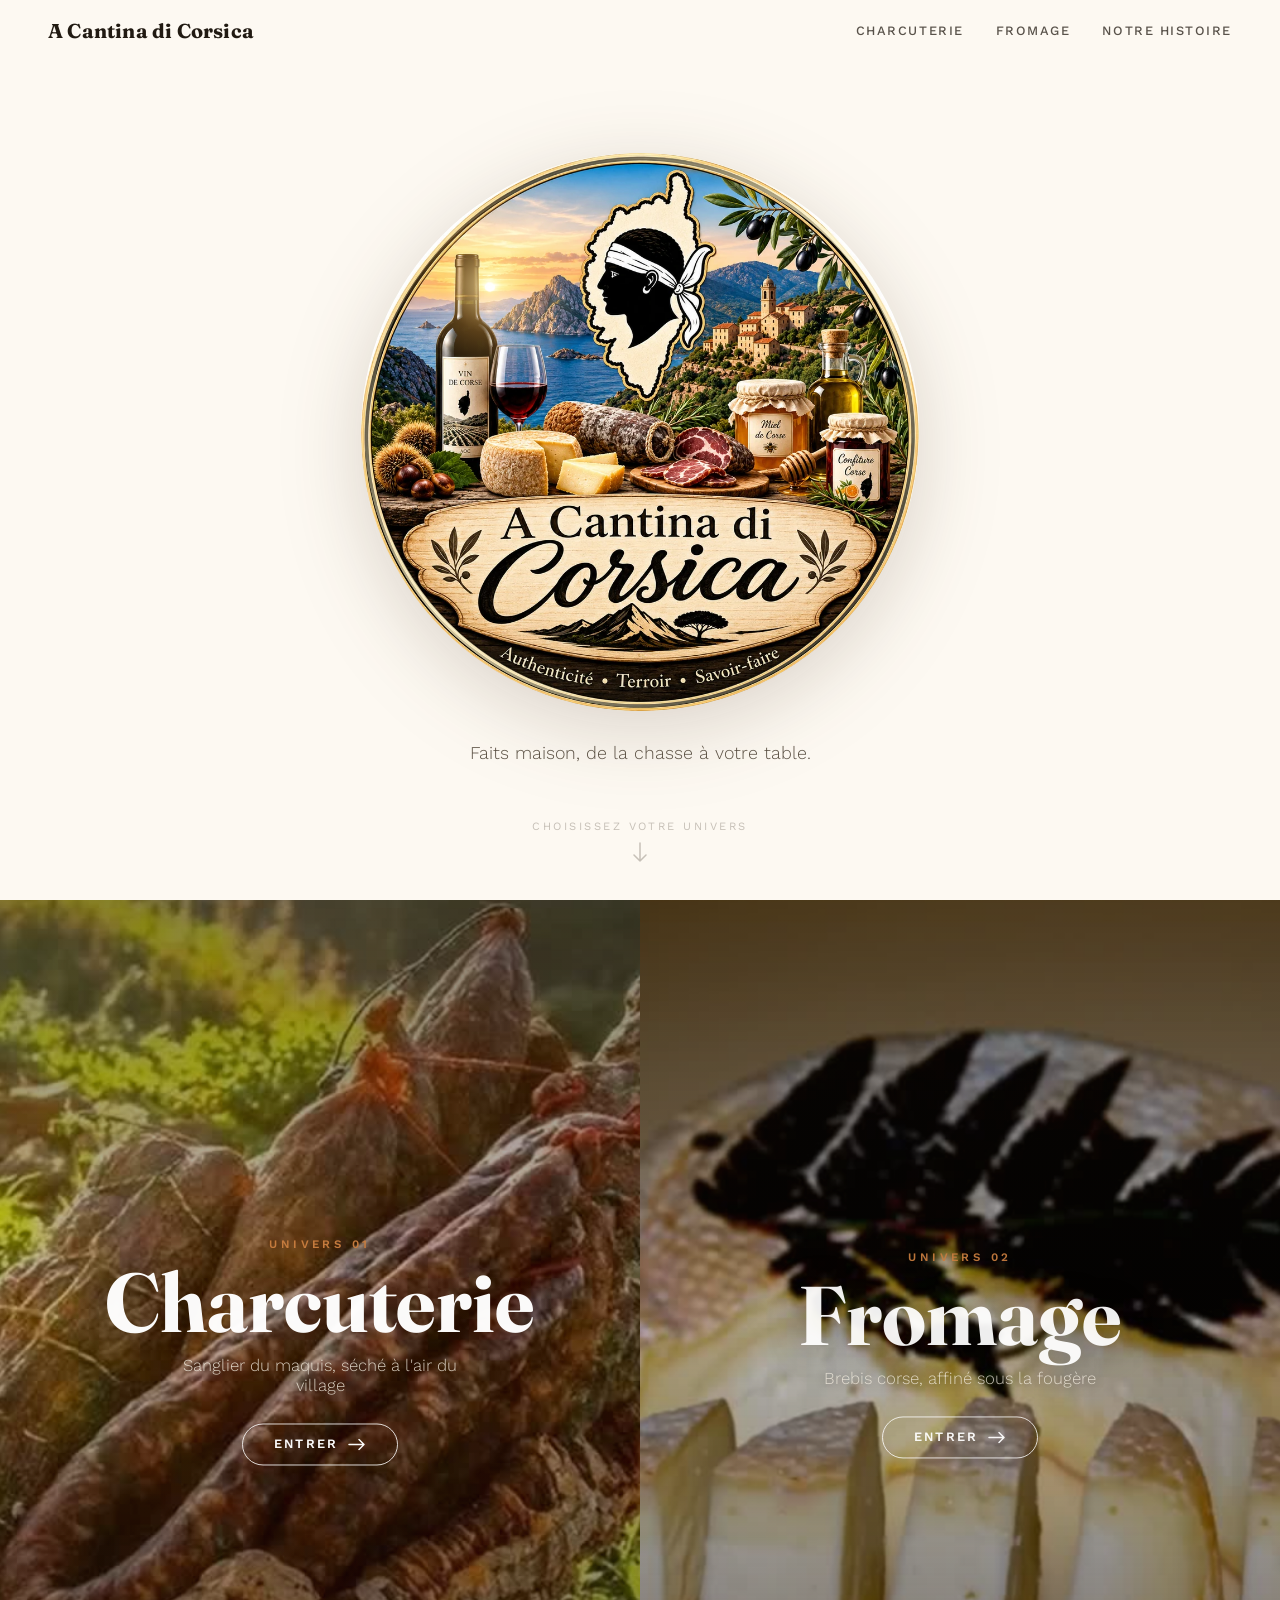
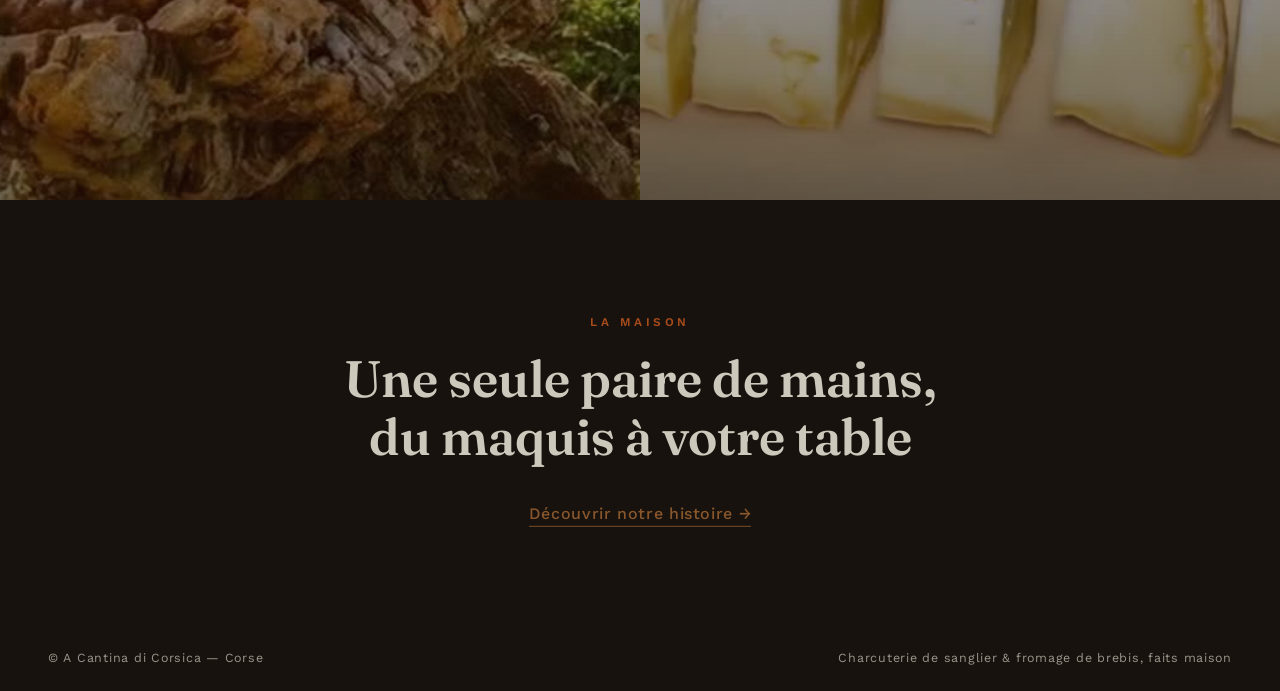
==== commit 35e57e24: "Retrait du frémissement des feuilles (découpe visible)" ====
--- a/index.html
+++ b/index.html
@@ -30,19 +30,6 @@
       <div class="logo-hero" role="img" aria-label="Logo A Cantina di Corsica — produits du terroir corse">
         <img class="logo-img" src="assets/logo-cantina.webp" alt="" decoding="async">
         <!-- Couches d'animation (le logo lui-même ne bouge jamais) -->
-        <svg class="logo-olive" viewBox="0 0 1000 1000" aria-hidden="true">
-          <defs>
-            <!-- zones feuillage (rameau haut-droit / rameau bas-gauche) -->
-            <clipPath id="oliveRightClip"><path d="M 655 55 Q 760 25 870 70 Q 930 110 950 190 L 905 205 Q 850 235 800 220 Q 745 210 700 195 Q 665 150 655 55 Z M 905 205 Q 960 260 965 360 Q 950 420 915 470 Q 880 440 870 380 Q 875 300 905 205 Z"/></clipPath>
-            <clipPath id="oliveLeftClip"><path d="M 25 385 Q 80 365 128 415 Q 132 460 110 490 Q 70 500 30 480 Z"/></clipPath>
-          </defs>
-            <g clip-path="url(#oliveRightClip)">
-              <image class="fx-olive fx-olive-r" href="assets/logo-cantina.webp" x="0" y="0" width="1000" height="1000" preserveAspectRatio="none"/>
-            </g>
-            <g clip-path="url(#oliveLeftClip)">
-              <image class="fx-olive fx-olive-l" href="assets/logo-cantina.webp" x="0" y="0" width="1000" height="1000" preserveAspectRatio="none"/>
-            </g>
-        </svg>
         <svg class="logo-fx" viewBox="0 0 1000 1000" aria-hidden="true">
           <defs>
             <radialGradient id="sunGlow" cx="0.5" cy="0.5" r="0.5">
--- a/css/style.css
+++ b/css/style.css
@@ -236,7 +236,6 @@
 }
 .logo-img { width: 100%; height: 100%; display: block; object-fit: cover; }
 .logo-fx  { position: absolute; inset: 0; width: 100%; height: 100%; pointer-events: none; mix-blend-mode: screen; }
-.logo-olive { position: absolute; inset: 0; width: 100%; height: 100%; pointer-events: none; }
 
 /* 1. soleil : respiration lente */
 .fx-sun { transform-origin: 232px 238px; transform-box: view-box; animation: sunBreathe 6s ease-in-out infinite; }
@@ -252,18 +251,11 @@
   84%     { transform: translateX(1500px) skewX(-18deg); opacity: 1; }
   86%,100%{ transform: translateX(1500px) skewX(-18deg); opacity: 0; }
 }
-/* 4. feuilles d'olivier : balancement très léger, deux rameaux déphasés */
-.fx-olive { mix-blend-mode: normal; transform-box: view-box; }
-.fx-olive-r { transform-origin: 940px 120px; animation: oliveSwayR 5.5s ease-in-out infinite; }
-.fx-olive-l { transform-origin: 20px 470px;  animation: oliveSwayL 6.5s ease-in-out infinite; }
-@keyframes oliveSwayR { 0%,100% { transform: rotate(0deg) translateX(0); } 50% { transform: rotate(.9deg) translateX(3px); } }
-@keyframes oliveSwayL { 0%,100% { transform: rotate(0deg); } 50% { transform: rotate(-.8deg) translateY(2px); } }
-
 /* 3. liseré doré : reflet qui tourne lentement */
 .fx-ring { transform-origin: 500px 500px; transform-box: view-box; animation: ringTurn 14s linear infinite; opacity: .9; }
 @keyframes ringTurn { to { transform: rotate(360deg); } }
 
-@media (prefers-reduced-motion: reduce) { .fx-sun, .fx-sweep, .fx-ring, .fx-olive { animation: none; } .fx-sweep { opacity: 0; } }
+@media (prefers-reduced-motion: reduce) { .fx-sun, .fx-sweep, .fx-ring { animation: none; } .fx-sweep { opacity: 0; } }
 .visually-hidden {
   position: absolute; width: 1px; height: 1px; overflow: hidden;
   clip: rect(0 0 0 0); white-space: nowrap;
